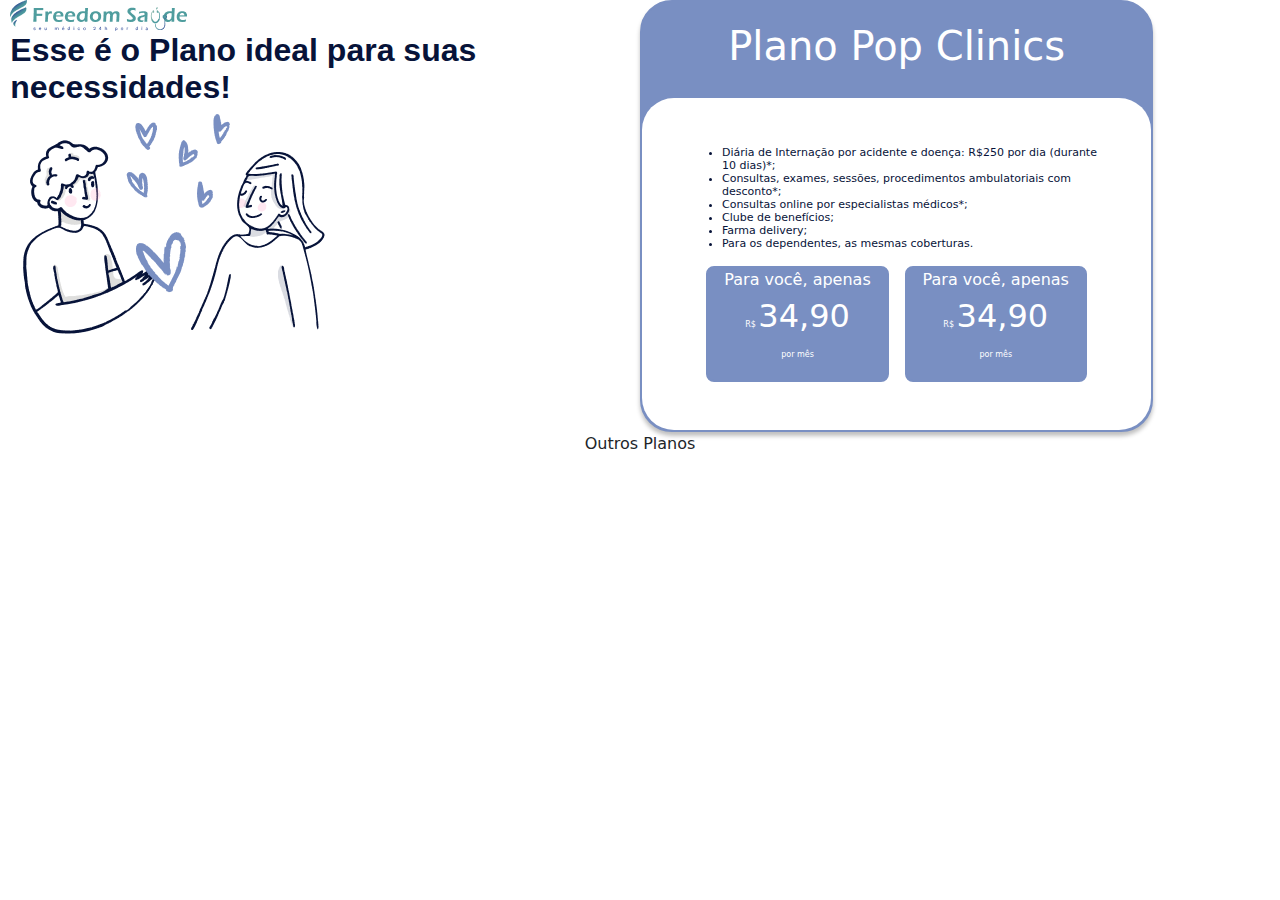
==== planos.html @ 3be6d27b "first commit" ====
<!DOCTYPE html>
<html lang="en">

<head>
    <meta charset="UTF-8">
    <meta name="viewport" content="width=device-width, initial-scale=1.0">
    <link href="https://cdn.jsdelivr.net/npm/bootstrap@5.3.0/dist/css/bootstrap.min.css" rel="stylesheet">
    <link rel="stylesheet" href="style.css">
    <link rel="preconnect" href="https://fonts.googleapis.com">
    <link rel="preconnect" href="https://fonts.gstatic.com" crossorigin>
    <link href="https://fonts.googleapis.com/css2?family=Roboto:wght@100;400;700;900&display=swap" rel="stylesheet">
    <title>Formulário Multistep</title>

</head>
<body class="resultados">
    <div class="row">
        <div class="col-6">
            <img src="/img/logo_freedomsaude.png">
            <h3> Esse é o Plano ideal para suas necessidades! </h3>
            <img src="/img/iconespessoas.png">
        </div>
        <div class="col-6">
            <div class="row">
                <div class="plano popClinics">
                    <div class="tituloPlano">
                        <h1>Plano Pop Clinics</h1>
                    </div>
                    <div class="infoPlanos">
                        <ul>
                            <li>Diária de Internação por acidente e doença: R$250 por dia (durante 10 dias)*;</li>
                            <li>Consultas, exames, sessões, procedimentos ambulatoriais com desconto*;</li>
                            <li>Consultas online por especialistas médicos*;</li>
                            <li>Clube de benefícios;</li>
                            <li>Farma delivery;</li>
                            <li>Para os dependentes, as mesmas coberturas.</li>
                        </ul>
                        <div class="row precos">
                            <div class="col-5 popClinics">
                                <p> 
                                    Para você, apenas </br>
                                    <span class="txPequeno"> 
                                        R$ 
                                    </span> 
                                    <span class="valor"> 
                                        34,90
                                    </span> </br>
                                    <span class="txPequeno"> 
                                        por mês
                                    </span>
                                </p>
                            </div>
                            <div class="col-5 popClinics">
                                Para você, apenas </br>
                                    <span class="txPequeno"> 
                                        R$ 
                                    </span> 
                                    <span class="valor"> 
                                        34,90
                                    </span> </br>
                                    <span class="txPequeno"> 
                                        por mês
                                    </span>
                                </p>
                            </div>
                        </div>
                    </div>
    
                </div>
            </div>
        </div>
    </div>
    <div class="row planos">
        Outros Planos
    </div>

</body>
</html>
---- style.css ----
*{
    box-sizing: border-box;
}

body{
    background: #071339;
}

.progress-indicator {
    list-style: none;
    padding: 0;
    display: flex;
    justify-content: center;
    margin-bottom: 30px;
}

.progress-indicator li {
    width: 10px;
    height: 10px;
    border: 1px solid #3498db;
    border-radius: 50%;
    margin: 0 10px;
    background-color: #fff;
}

.progress-indicator li.active {
    background-color: #3498db;
}

.progress-indicator li.inactive {
    background-color: #d4e6f1;
}

.step {
    display: none;
    justify-content: center;
    align-items: center;
    gap: 2rem;
}

.step.active {
    display: flex;
    flex-direction: column;
}

.prev{
    border-radius: 16px;
    border: 0.5px solid #FFF;
    background: rgba(0, 227, 255, 0.00);
}

.next{
    border-radius: 16px;
    background: rgba(0, 227, 255, 0.60);
    border: none;
}

label{
    color: #FFF;
    font-family: 'Roboto', sans-serif;
    font-size: 17px;
    font-style: normal;
    font-weight: 400;
    line-height: normal;
}

.checkboxes{
    display: flex;
    flex-direction: row;
    justify-content: center;
}

.checkboxes input[type="radio"] {
    width: 20px;
    height: 20px;
    border: 1px solid white;
    border-radius: 5px;
    background-color: #071339;
    appearance: none;
    cursor: pointer;
    padding: 5px;
}

.checkboxes input[type="radio"]:checked {
    background-image: url("https://midiaideal.digital/mountpay/wp-content/uploads/2023/11/iconecheckv2.png");
    background-repeat: no-repeat;
    background-position: center;
    background-size: 20px 20px;
    background-color: #071339;
}

.pergunta{
    color: #FFF;
    text-align: center;
    font-family: 'Roboto', sans-serif;
    font-size: 25px;
    font-style: normal;
    font-weight: 700;
    line-height: normal;
}

.nomeDigitado {
    color: #00E3FF;
    font-weight: 300;
}

.input{
    border:none;
    border-radius: 30px;
    background: rgba(255, 255, 255, 0.30);
}

.input::placeholder{
    color:#FFF;
}

.acoes{
    display: flex;
    justify-content: center;
    gap: 1rem;
}

.campos{
    display:flex;
    flex-direction: column;
    gap: 2rem;
}

/* .etapa {
    align-items: center;
    justify-content: center;
    display: flex;
    flex-direction: column;
    gap: 2rem;
} */

.resultados{
    display: grid;
    place-items: center;
    background: #FFF;
    /* justify-content: center;
    align-items: center; */
}

.resultados h3{
    color: #071339;
    font-family: 'Roboto Condensed', sans-serif;
    font-size: 2rem;
    font-style: normal;
    font-weight: 700;
    line-height: normal;
}

.plano{
    border-radius: 32px;
    background: #FBFBFB;
    box-shadow: 0px 4px 4px 0px rgba(0, 0, 0, 0.25);
    width: 80%;
    padding: 0;
    gap: 0;
}

.tituloPlano{
    height: 6rem;
    font-size: 1rem;
    color: #FFF;
    display: grid;
    place-items: center;
    border-radius: 29px;
}

ul li{
    color: #071339;
    font-size: 11px;
    font-style: normal;
    font-weight: 400;
    line-height: normal;
}

.precos{
    gap: 1rem;
    align-items: center;
    display: flex;
    justify-content: center;
}

.precos .col-5{
    border-radius: 0.5rem;
    text-align: center;
    color: #FFF;
    gap: 0;
}

.txPequeno{
    font-size: 0.5rem;
}
.valor{
    font-size: 2rem;
}


.popClinics{
    background: #798FC2; 
}

.infoPlanos{
    background: #FFF;
    padding: 3rem;
    border-radius: 32px;
}

.popClinics {
    border: 2px solid #798FC2;
}
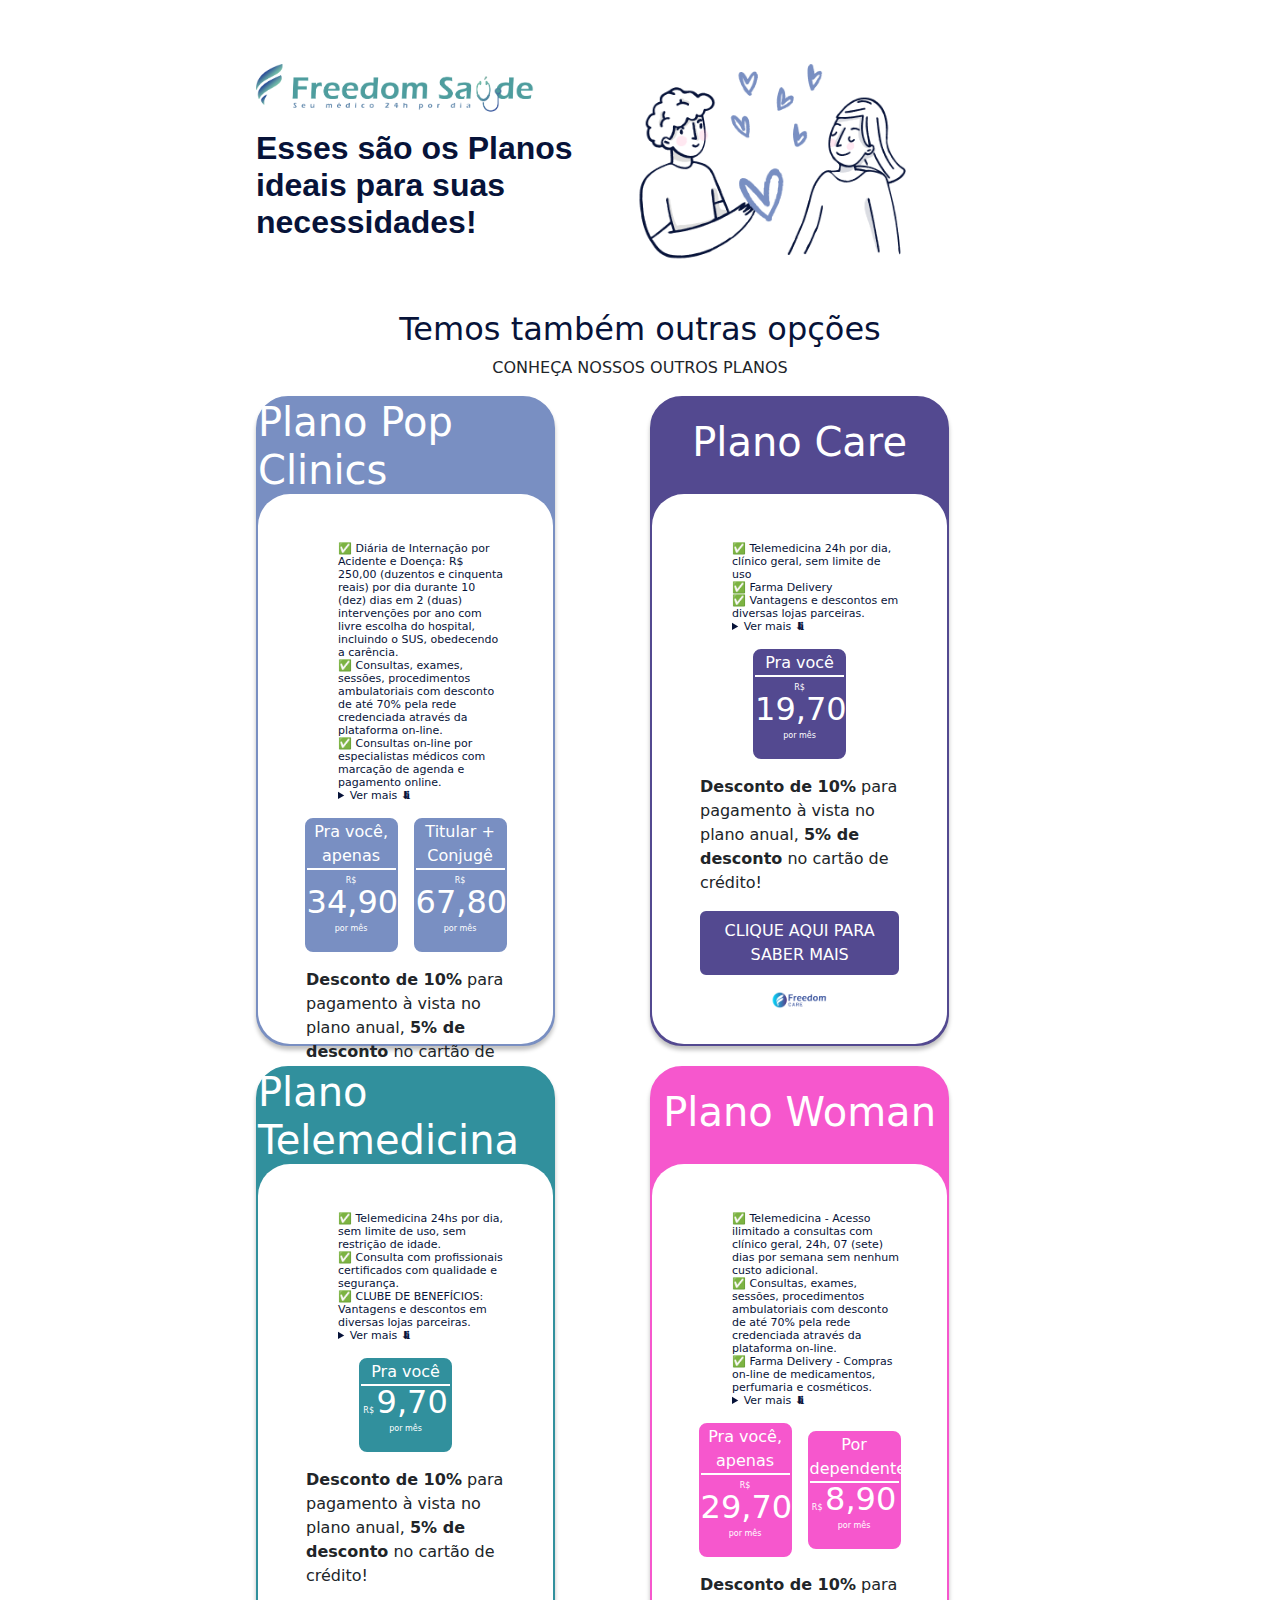
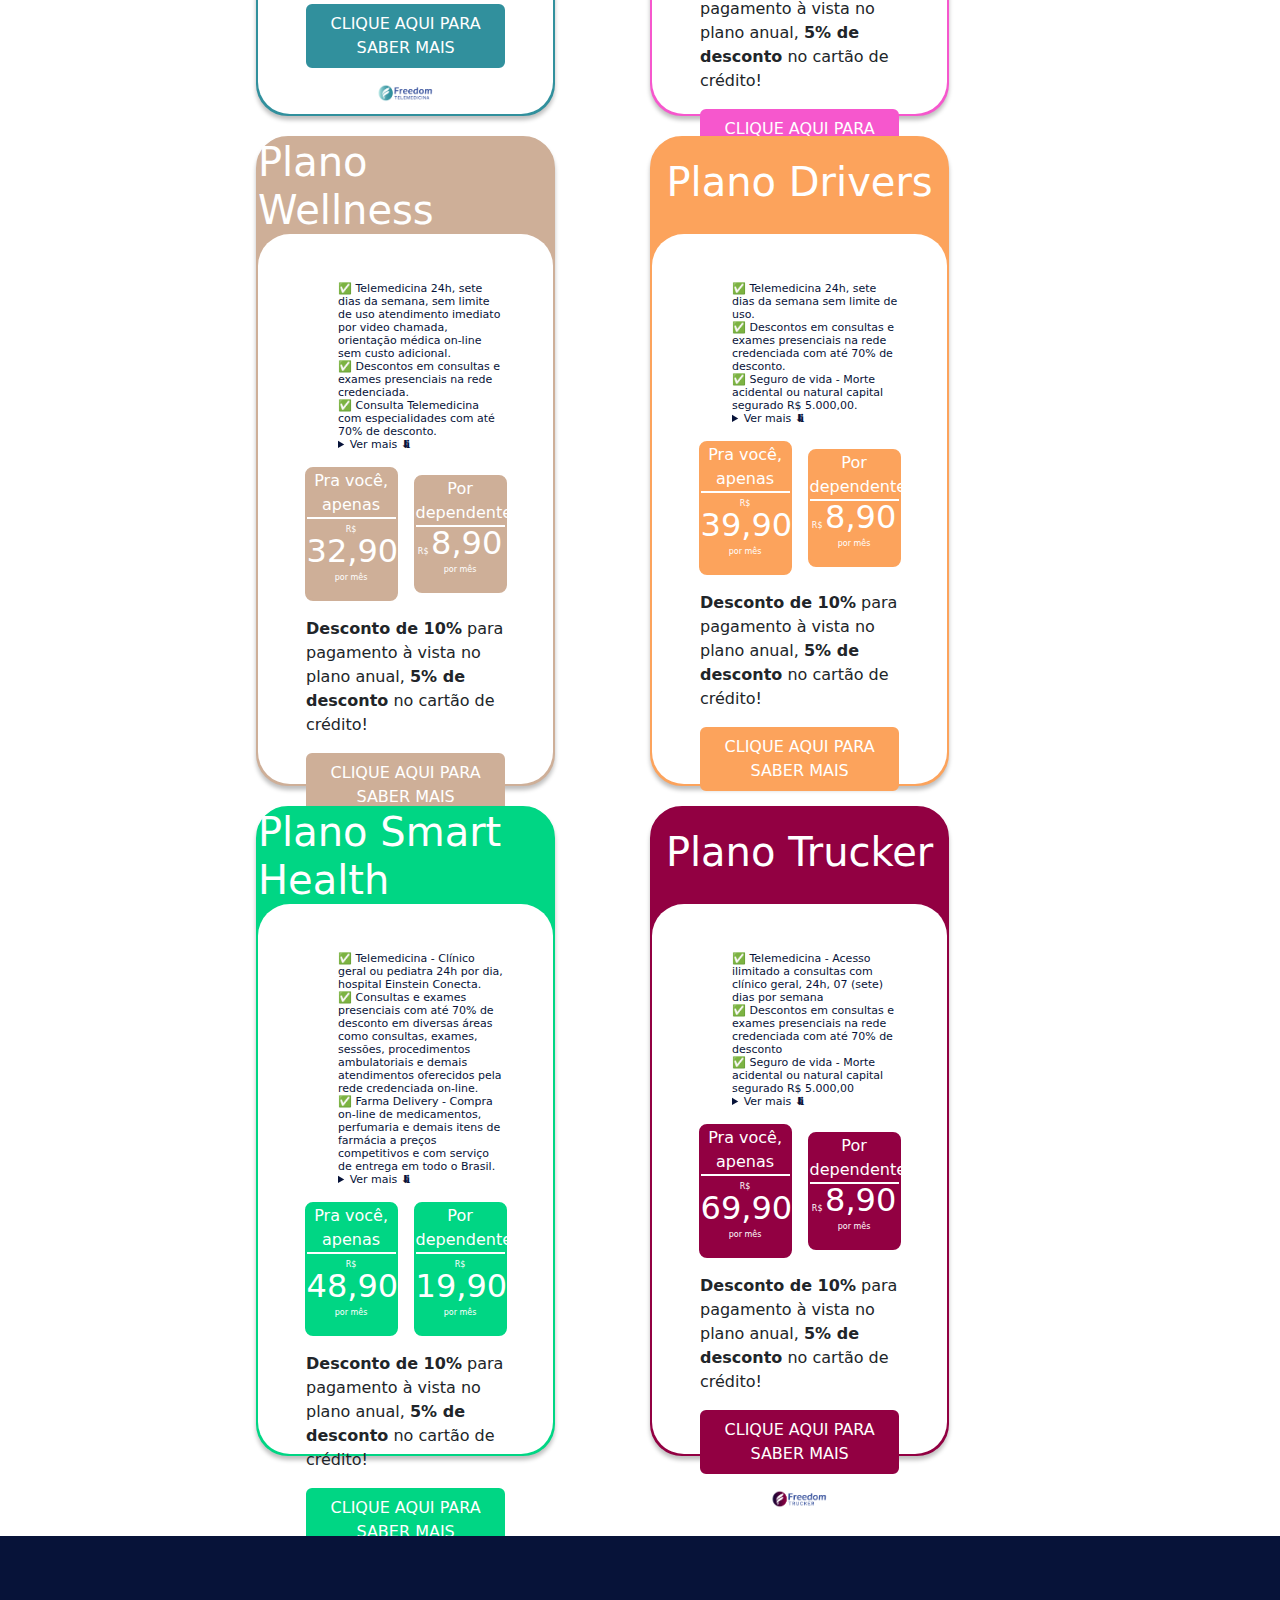
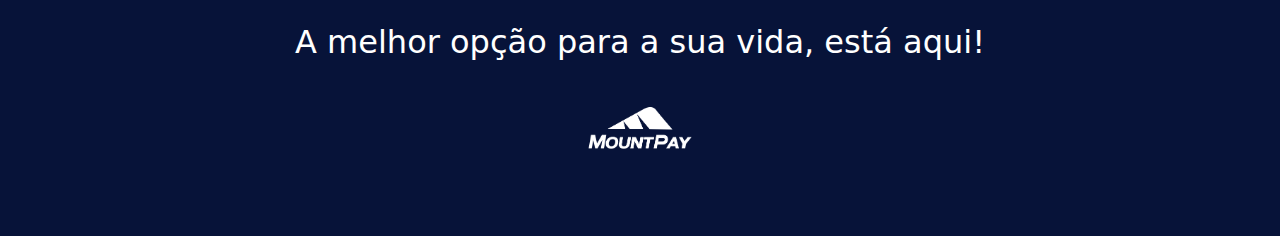
==== commit 00ac3313: "Alterações gerias" ====
--- a/planos.html
+++ b/planos.html
@@ -9,69 +9,539 @@
     <link rel="preconnect" href="https://fonts.googleapis.com">
     <link rel="preconnect" href="https://fonts.gstatic.com" crossorigin>
     <link href="https://fonts.googleapis.com/css2?family=Roboto:wght@100;400;700;900&display=swap" rel="stylesheet">
-    <title>Formulário Multistep</title>
+    <title>Formulário Planos Freedom Saúde</title>
 
 </head>
-<body class="resultados">
-    <div class="row">
-        <div class="col-6">
-            <img src="/img/logo_freedomsaude.png">
-            <h3> Esse é o Plano ideal para suas necessidades! </h3>
-            <img src="/img/iconespessoas.png">
+<body class="bodyPlanos">
+    <div class="resultados">
+        <div class="row d-flex align-items-center">
+            <div class="row d-flex align-items-center">
+                <div class="row">
+                    <div class="col-md-6">
+                        <img class="img-fluid mt-3" width="80%" src="./img/logo_freedomsaude.png">
+                        <h3 class="mt-3"> Esses são os Planos ideais para suas necessidades! </h3>
+                    </div>
+                    <div class="col-md-6">
+                        <img class="img-fluid mt-3" width="80%" src="./img/iconespessoas.png">
+                    </div>
+                </div>
+                <div>
+                    <div class="row destaque">
+                    
+                    </div>
+                </div>
+            </div>
         </div>
-        <div class="col-6">
-            <div class="row">
-                <div class="plano popClinics">
-                    <div class="tituloPlano">
-                        <h1>Plano Pop Clinics</h1>
-                    </div>
-                    <div class="infoPlanos">
-                        <ul>
-                            <li>Diária de Internação por acidente e doença: R$250 por dia (durante 10 dias)*;</li>
-                            <li>Consultas, exames, sessões, procedimentos ambulatoriais com desconto*;</li>
-                            <li>Consultas online por especialistas médicos*;</li>
-                            <li>Clube de benefícios;</li>
-                            <li>Farma delivery;</li>
-                            <li>Para os dependentes, as mesmas coberturas.</li>
-                        </ul>
-                        <div class="row precos">
-                            <div class="col-5 popClinics">
-                                <p> 
-                                    Para você, apenas </br>
-                                    <span class="txPequeno"> 
-                                        R$ 
-                                    </span> 
-                                    <span class="valor"> 
-                                        34,90
-                                    </span> </br>
-                                    <span class="txPequeno"> 
-                                        por mês
-                                    </span>
-                                </p>
-                            </div>
-                            <div class="col-5 popClinics">
-                                Para você, apenas </br>
-                                    <span class="txPequeno"> 
-                                        R$ 
-                                    </span> 
-                                    <span class="valor"> 
-                                        34,90
-                                    </span> </br>
-                                    <span class="txPequeno"> 
-                                        por mês
-                                    </span>
-                                </p>
-                            </div>
-                        </div>
-                    </div>
-    
+        <div class="row planos">
+            <div class="d-flex flex-column align-items-center justify-content-center">
+                <h6> Temos também outras opções</h6>
+                <p> CONHEÇA NOSSOS OUTROS PLANOS </p>
+                <div class="grid-planos">
+                    <div class="plano popClinics">
+                        <div class="tituloPlano">
+                            <h1>Plano Pop Clinics</h1>
+                        </div>
+                        <div class="infoPlanos">
+                            <ul>
+                                <li>✅ Diária de Internação por Acidente e Doença: R$ 250,00 (duzentos e cinquenta reais) por dia durante 10 (dez) dias em 2 (duas) intervenções por ano com livre escolha do hospital, incluindo o SUS, obedecendo a carência.</li>
+                                <li>✅ Consultas, exames, sessões, procedimentos ambulatoriais com desconto de até 70% pela rede credenciada através da plataforma on-line.</li>
+                                <li>✅ Consultas on-line por especialistas médicos com marcação de agenda e pagamento online.</li>
+                                <li>
+                                    <details>
+                                        <summary>Ver mais ⬇</summary>
+                                        <div>
+                                            <p>Coberturas do titular:</p>
+                                            <p>✅ Telemedicina - Acesso ilimitado a consultas com clínico geral, 24h, 07 (sete) dias por semana sem nenhum custo adicional.</p>
+                                            <p>✅ Clube de Benefícios: Rede de parceria com estabelecimentos físicos e on-line que oferecem descontos, ofertas especiais em áreas de cultura, entretenimento, turismo, lazer, gastronomia, entre outras.</p>
+                                            <p>✅ Farma Delivery - Compras on-line de medicamentos, perfumaria e cosméticos.</p>
+                                            <p>✅ Coberturas válidas de 16 até 65 anos.</p>
+                                            <p>Coberturas do dependente:</p>
+                                            <p>✅ Cobertura igual a do titular.</p>
+                                        </div>
+                                    </details>
+                                </li>
+                            </ul>
+                            <div class="row precos">
+                                <div class="col-5 popClinics">
+                                    <div class="fhg">
+                                        Pra você, apenas
+                                    </div>
+                                    <p class="precosText"> 
+                                        <span class="txPequeno"> 
+                                            R$ 
+                                        </span> 
+                                        <span class="valor"> 
+                                            34,90
+                                        </span> </br>
+                                        <span class="txPequeno"> 
+                                            por mês
+                                        </span>
+                                    </p>
+                                </div>
+                                <div class="col-5 popClinics">
+                                    <div class="fhg">
+                                        Titular + Conjugê
+                                    </div>
+                                    <p class="precosText"> 
+                                        <span class="txPequeno"> 
+                                            R$ 
+                                        </span> 
+                                        <span class="valor"> 
+                                            67,80
+                                        </span> </br>
+                                        <span class="txPequeno"> 
+                                            por mês
+                                        </span>
+                                    </p>
+                                </div>
+                                <p> <strong>Desconto de 10%</strong> para pagamento à vista no plano anual, <strong>5% de desconto</strong> no cartão de crédito!</p>
+                            </div>
+                            <div class="d-flex flex-column align-items-center justify-content-center">
+                                <button class="btn btn-primary aquisicao popClinics">Clique aqui para saber mais</button>
+                                <img class="img-fluid mt-3" width="30%" src="./img/FREEDOM POPCLINICS.png">
+                            </div>
+                        </div>
+                    </div>
+                    <div class="plano care">
+                        <div class="tituloPlano">
+                            <h1>Plano Care</h1>
+                        </div>
+                        <div class="infoPlanos">
+                            <ul>
+                                <li>✅ Telemedicina 24h por dia, clínico geral, sem limite de uso</li>
+                                <li>✅ Farma Delivery</li>
+                                <li>✅ Vantagens e descontos em diversas lojas parceiras.</li>
+                                <li>
+                                    <details>
+                                        <summary>Ver mais ⬇</summary>
+                                        <div>
+                                            <p>Coberturas do titular:</p>
+                                            <p>✅ Seguro por morte acidental (limitado a 69 anos)</p>
+                                            <p>✅ Assistência Funeral</p>
+                                            <p>✅ Sorteio mensal no valor de R$ 10.000,00</p>
+                                        </div>
+                                    </details>
+                                </li>
+                            </ul>                            
+                            <div class="row precos">
+                                <div class="col-5 care">
+                                    <div class="fhg">
+                                        Pra você
+                                    </div>
+                                    <p class="precosText"> 
+                                        <span class="txPequeno"> 
+                                            R$ 
+                                        </span> 
+                                        <span class="valor"> 
+                                            19,70
+                                        </span> </br>
+                                        <span class="txPequeno"> 
+                                            por mês
+                                        </span>
+                                    </p>
+                                </div>
+                                <p> <strong>Desconto de 10%</strong> para pagamento à vista no plano anual, <strong>5% de desconto</strong> no cartão de crédito!</p>
+                            </div>
+                            <div class="d-flex flex-column align-items-center justify-content-center">
+                                <button class="btn btn-primary aquisicao care">Clique aqui para saber mais</button>
+                                <img class="img-fluid mt-3" width="30%" src="./img/FREEDOM CARE.png">
+                            </div>
+                        </div>
+                        
+        
+                    </div>
+                    <div class="plano telemedicina">
+                        <div class="tituloPlano">
+                            <h1>Plano Telemedicina</h1>
+                        </div>
+                        <div class="infoPlanos">
+                            <ul>
+                                <li>✅ Telemedicina 24hs por dia, sem limite de uso, sem restrição de idade.</li>
+                                <li>✅ Consulta com profissionais certificados com qualidade e segurança.</li>
+                                <li>✅ CLUBE DE BENEFÍCIOS: Vantagens e descontos em diversas lojas parceiras.</li>
+                                <li>
+                                    <details>
+                                        <summary>Ver mais ⬇</summary>
+                                        <div>
+                                            <p>Coberturas do titular:</p>
+                                            <p>✅ Com uso de tecnologias que juntam qualidade e velocidade, os médicos conseguem tomar decisões, avaliar exames e laudos por vídeo chamada, analisar sintomas, emitir prescrições de qualquer lugar a disposição da humanidade por meio de smartphones, tablets, notebooks, computadores conectados à internet. Sem espera excessiva por atendimento.</p>
+                                        </div>
+                                    </details>
+                                </li>
+                            </ul>
+                            <div class="row precos">
+                                <div class="col-5 telemedicina">
+                                    <div class="fhg">
+                                        Pra você
+                                    </div>
+                                    <p class="precosText"> 
+                                        <span class="txPequeno"> 
+                                            R$ 
+                                        </span> 
+                                        <span class="valor"> 
+                                            9,70
+                                        </span> </br>
+                                        <span class="txPequeno"> 
+                                            por mês
+                                        </span>
+                                    </p>
+                                </div>
+                                <p> <strong>Desconto de 10%</strong> para pagamento à vista no plano anual, <strong>5% de desconto</strong> no cartão de crédito!</p>
+                            </div>
+                            <div class="d-flex flex-column align-items-center justify-content-center">
+                                <button class="btn btn-primary aquisicao telemedicina">Clique aqui para saber mais</button>
+                                <img class="img-fluid mt-3" width="30%" src="./img/FREEDOM TELEMEDICINA.png">
+                            </div>
+                        </div>
+                    </div>
+                    <div class="plano woman">
+                        <div class="tituloPlano">
+                            <h1>Plano Woman</h1>
+                        </div>
+                        <div class="infoPlanos">
+                            <ul>
+                                <li>✅ Telemedicina - Acesso ilimitado a consultas com clínico geral, 24h, 07 (sete) dias por semana sem nenhum custo adicional.</li>
+                                <li>✅ Consultas, exames, sessões, procedimentos ambulatoriais com desconto de até 70% pela rede credenciada através da plataforma on-line.</li>
+                                <li>✅ Farma Delivery - Compras on-line de medicamentos, perfumaria e cosméticos.</li>
+                                <li>
+                                    <details>
+                                        <summary>Ver mais ⬇</summary>
+                                        <div>
+                                            <p>Coberturas do titular:</p>
+                                            <p>✅ Seguro de vida - R$5.000,00.</p>
+                                            <p>✅ Assistência funeral desde documentação até translado e jazigo limitada a R$ 5.500,00.</p>
+                                            <p>✅ Assistência nutricional.</p>
+                                            <p>✅ Assistência residencial.</p>
+                                            <p>✅ Assistência ao automóvel.</p>
+                                            <p>✅ Sorteios semanais de R$5.000,00.</p>
+                                            <p>✅ Kit Natalidade.</p>
+                                            <p>✅ Coberturas válidas até 65 anos de idade.</p>
+                                            <p>✅ Clube de Benefícios: Rede de parceria com estabelecimentos físicos e on-line que oferecem descontos, ofertas especiais em áreas de cultura, entretenimento, turismo, lazer, gastronomia, entre outras.</p>
+                                            <p>Coberturas do dependente:</p>
+                                            <p>✅ Telemedicina 24hs por dia, sem limite de uso, sem restrição de idade.</p>
+                                        </div>
+                                    </details>
+                                </li>
+                            </ul>
+                            <div class="row precos">
+                                <div class="col-5 woman">
+                                    <div class="fhg">
+                                        Pra você, apenas
+                                    </div>
+                                    <p class="precosText"> 
+                                        <span class="txPequeno"> 
+                                            R$ 
+                                        </span> 
+                                        <span class="valor"> 
+                                            29,70
+                                        </span> </br>
+                                        <span class="txPequeno"> 
+                                            por mês
+                                        </span>
+                                    </p>
+                                </div>
+                                <div class="col-5 woman">
+                                    <div class="fhg">
+                                        Por dependente
+                                    </div>
+                                    <p class="precosText"> 
+                                        <span class="txPequeno"> 
+                                            R$ 
+                                        </span> 
+                                        <span class="valor"> 
+                                            8,90
+                                        </span> </br>
+                                        <span class="txPequeno"> 
+                                            por mês
+                                        </span>
+                                    </p>
+                                </div>
+                                <p> <strong>Desconto de 10%</strong> para pagamento à vista no plano anual, <strong>5% de desconto</strong> no cartão de crédito!</p>
+                            </div>
+                            <div class="d-flex flex-column align-items-center justify-content-center">
+                                <button class="btn btn-primary aquisicao woman">Clique aqui para saber mais</button>
+                                <img class="img-fluid mt-3" width="30%" src="./img/FREEDOM WOMAN.png">
+                            </div>
+                        </div>
+                    </div>
+                    <div class="plano wellness">
+                        <div class="tituloPlano">
+                            <h1>Plano Wellness</h1>
+                        </div>
+                        <div class="infoPlanos">
+                            <ul>
+                                <li>✅ Telemedicina 24h, sete dias da semana, sem limite de uso atendimento imediato por video chamada, orientação médica on-line sem custo adicional.</li>
+                                <li>✅ Descontos em consultas e exames presenciais na rede credenciada.</li>
+                                <li>✅ Consulta Telemedicina com especialidades com até 70% de desconto.</li>
+                                <li>
+                                    <details>
+                                        <summary>Ver mais ⬇</summary>
+                                        <div>
+                                            <p>Coberturas do titular:</p>
+                                            <p>✅ Seguro de vida – Em caso de morte acidental – R$5.000,00</p>
+                                            <p>✅ Despesas Médicas, Hospitalares e Odontológicas – Reembolso de despesas em caso de acidente coberto. R$5.000,00</p>
+                                            <p>✅ Assistência Funeral – Em caso de morte Acidental ou natural – R$3.300,00</p>
+                                            <p>✅ Assistência Qualidade de Vida – Diversas assistências em situações emergenciais.</p>
+                                            <p>✅ Assistência domiciliar – emergencial – Envio de profissionais, chaveiro, encanador e eletricista. Não emergencial – Faxineira / diarista.</p>
+                                            <p>✅ Assistência Nutricional – Orientação calórica e Planejamento alimentar personalizado.</p>
+                                            <p>✅ Serviços Indicativos – Reservas em restaurantes, shows, hotéis, voos, informações e compras de ingressos para cinema, teatro, festivais etc.</p>
+                                            <p>✅ Sorteios mensais – R$10.000,00 pela loteria federal</p>
+                                            <p>✅ Coberturas válidas até 65 anos de idade.</p>
+                                            <p>Coberturas do dependente:</p>
+                                            <p>✅ Telemedicina 24h, sete dias da semana, sem limite de uso atendimento imediato por video chamada, orientação médica on-line sem custo adicional.</p>
+                                        </div>
+                                    </details>
+                                </li>
+                            </ul>
+                            <div class="row precos">
+                                <div class="col-5 wellness">
+                                    <div class="fhg">
+                                        Pra você, apenas
+                                    </div>
+                                    <p class="precosText"> 
+                                        <span class="txPequeno"> 
+                                            R$ 
+                                        </span> 
+                                        <span class="valor"> 
+                                            32,90
+                                        </span> </br>
+                                        <span class="txPequeno"> 
+                                            por mês
+                                        </span>
+                                    </p>
+                                </div>
+                                <div class="col-5 wellness">
+                                    <div class="fhg">
+                                        Por dependente
+                                    </div>
+                                    <p class="precosText"> 
+                                        <span class="txPequeno"> 
+                                            R$ 
+                                        </span> 
+                                        <span class="valor"> 
+                                            8,90
+                                        </span> </br>
+                                        <span class="txPequeno"> 
+                                            por mês
+                                        </span>
+                                    </p>
+                                </div>
+                                <p> <strong>Desconto de 10%</strong> para pagamento à vista no plano anual, <strong>5% de desconto</strong> no cartão de crédito!</p>
+                            </div>
+                            <div class="d-flex flex-column align-items-center justify-content-center">
+                                <button class="btn btn-primary aquisicao wellness">Clique aqui para saber mais</button>
+                                <img class="img-fluid mt-3" width="30%" src="./img/FREEDOM WELLNESS.png">
+                            </div>
+                        </div>
+                    </div>
+                    <div class="plano drivers">
+                        <div class="tituloPlano">
+                            <h1>Plano Drivers</h1>
+                        </div>
+                        <div class="infoPlanos">
+                            <ul>
+                                <li>✅ Telemedicina 24h, sete dias da semana sem limite de uso.</li>
+                                <li>✅ Descontos em consultas e exames presenciais na rede credenciada com até 70% de desconto.</li>
+                                <li>✅ Seguro de vida - Morte acidental ou natural capital segurado R$ 5.000,00.</li>
+                                <li>
+                                    <details>
+                                        <summary>Ver mais ⬇</summary>
+                                        <div>
+                                            <p>Coberturas do titular:</p>
+                                            <p>✅ Diária de Internação por Acidente R$ 250,00 por dia durante 360 dias por ano com livre escolha de hospital, incluindo o SUS.</p>
+                                            <p>✅ Consulta Telemedicina com especialidades.</p>
+                                            <p>✅ Assistência Funeral - em caso de morte acidental ou natural - R$ 5.500,00.</p>
+                                            <p>✅ Assistência Qualidade de Vida – Diversas assistências em situações emergenciais.</p>
+                                            <p>✅ Assistência domiciliar emergencial.</p>
+                                            <p>✅ Assistência ao Veículo - Socorro mecânico local ou reboque em caso de acidente ou pane.</p>
+                                            <p>✅ Assistência Nutricional – Orientação calórica e Planejamento alimentar personalizado.</p>
+                                            <p>✅ Clube de Benefícios - Rede de parcerias selecionadas com estabelecimentos físicos e on-line que oferecem descontos e ofertas em áreas como cultura, entretenimento, turismo, lazer gastronomia, educação, cuidados pessoais, entre outras.</p>
+                                            <p>✅ Sorteio semanal, realizado pela Loteria federal R$ 5.000,00.</p>
+                                            <p>✅ Coberturas válidas até 70 anos de idade.</p>
+                                            <p>Coberturas do dependente:</p>
+                                            <p>✅ Telemedicina 24h por dia, 07 dias da semana, sem limite de uso sem restrição de idade.</p>
+                                        </div>
+                                    </details>
+                                </li>
+                            </ul>
+                            <div class="row precos">
+                                <div class="col-5 drivers">
+                                    <div class="fhg">
+                                        Pra você, apenas
+                                    </div>
+                                    <p class="precosText"> 
+                                        <span class="txPequeno"> 
+                                            R$ 
+                                        </span> 
+                                        <span class="valor"> 
+                                            39,90
+                                        </span> </br>
+                                        <span class="txPequeno"> 
+                                            por mês
+                                        </span>
+                                    </p>
+                                </div>
+                                <div class="col-5 drivers">
+                                    <div class="fhg">
+                                        Por dependente
+                                    </div>
+                                    <p class="precosText"> 
+                                        <span class="txPequeno"> 
+                                            R$ 
+                                        </span> 
+                                        <span class="valor"> 
+                                            8,90
+                                        </span> </br>
+                                        <span class="txPequeno"> 
+                                            por mês
+                                        </span>
+                                    </p>
+                                </div>
+                                <p> <strong>Desconto de 10%</strong> para pagamento à vista no plano anual, <strong>5% de desconto</strong> no cartão de crédito!</p>
+                            </div>
+                            <div class="d-flex flex-column align-items-center justify-content-center">
+                                <button class="btn btn-primary aquisicao drivers">Clique aqui para saber mais</button>
+                                <img class="img-fluid mt-3" width="30%" src="./img/FREEDOM DRIVERS.png">
+                            </div>
+                        </div>
+                    </div>
+                    <div class="plano smartHealth">
+                        <div class="tituloPlano">
+                            <h1>Plano Smart Health</h1>
+                        </div>
+                        <div class="infoPlanos">
+                            <ul>
+                                <li>✅ Telemedicina - Clínico geral ou pediatra 24h por dia, hospital Einstein Conecta.</li>
+                                <li>✅ Consultas e exames presenciais com até 70% de desconto em diversas áreas como consultas, exames, sessões, procedimentos ambulatoriais e demais atendimentos oferecidos pela rede credenciada on-line.</li>
+                                <li>✅ Farma Delivery - Compra on-line de medicamentos, perfumaria e demais itens de farmácia a preços competitivos e com serviço de entrega em todo o Brasil.</li>
+                                <li>
+                                    <details>
+                                        <summary>Ver mais ⬇</summary>
+                                        <div>
+                                            <p>Coberturas do titular:</p>
+                                            <p>✅ Clube de Benefícios: Rede de parcerias selecionadas com estabelecimentos físicos e on-line oferecem descontos e ofertas especiais aos clientes em áreas como cultura, entretenimento, turismo, lazer, gastronomia, educação, cuidados pessoais, entre outras.</p>
+                                            <p>✅ Sem limite de idade.</p>
+                                            <p>Coberturas do dependente:</p>
+                                            <p>✅ Mesma cobertura do titular.</p>
+                                        </div>
+                                    </details>
+                                </li>
+                            </ul>
+                            <div class="row precos">
+                                <div class="col-5 smartHealth">
+                                    <div class="fhg">
+                                        Pra você, apenas
+                                    </div>
+                                    <p class="precosText"> 
+                                        <span class="txPequeno"> 
+                                            R$ 
+                                        </span> 
+                                        <span class="valor"> 
+                                            48,90
+                                        </span> </br>
+                                        <span class="txPequeno"> 
+                                            por mês
+                                        </span>
+                                    </p>
+                                </div>
+                                <div class="col-5 smartHealth">
+                                    <div class="fhg">
+                                        Por dependente
+                                    </div>
+                                    <p class="precosText"> 
+                                        <span class="txPequeno"> 
+                                            R$ 
+                                        </span> 
+                                        <span class="valor"> 
+                                            19,90
+                                        </span> </br>
+                                        <span class="txPequeno"> 
+                                            por mês
+                                        </span>
+                                    </p>
+                                </div>
+                                <p> <strong>Desconto de 10%</strong> para pagamento à vista no plano anual, <strong>5% de desconto</strong> no cartão de crédito!</p>
+                            </div>
+                            <div class="d-flex flex-column align-items-center justify-content-center">
+                                <button class="btn btn-primary aquisicao smartHealth">Clique aqui para saber mais</button>
+                                <img class="img-fluid mt-3" width="30%" src="./img/FREEDOM SMARTHEALTH.png">
+                            </div>
+                        </div>
+                    </div>
+                    <div class="plano trucker">
+                        <div class="tituloPlano">
+                            <h1>Plano Trucker</h1>
+                        </div>
+                        <div class="infoPlanos">
+                            <ul>
+                                <li>✅ Telemedicina - Acesso ilimitado a consultas com clínico geral, 24h, 07 (sete) dias por semana</li>
+                                <li>✅ Descontos em consultas e exames presenciais na rede credenciada com até 70% de desconto</li>
+                                <li>✅ Seguro de vida - Morte acidental ou natural capital segurado R$ 5.000,00</li>
+                                <li>
+                                    <details>
+                                        <summary>Ver mais ⬇</summary>
+                                        <div>
+                                            <p>Coberturas do titular:</p>
+                                            <p>✅ Assistência funeral desde documentação até translado e jazigo, cobertura individual por morte acidente ou natural limitada a R$ 5.500,00</p>
+                                            <p>✅ Assistência ao caminhão: Socorro mecânico local ou reboque em caso de acidente ou pane.</p>
+                                            <p>✅ Diária de Internação por Acidente R$ 250,00 por dia durante 360 dias por ano com livre escolha de hospital, incluindo o SUS.</p>
+                                            <p>✅ Coberturas válidas até 70 anos de idade;</p>
+                                            <p>✅ Sorteio semanal no valor de R$ 5.000,00</p>
+                                            <p>Coberturas do dependente:</p>
+                                            <p>✅ Telemedicina 24h por dia sem limite de uso sem restrição de idade.</p>
+                                        </div>
+                                    </details>
+                                </li>
+                            </ul>
+                            <div class="row precos">
+                                <div class="col-5 trucker">
+                                    <div class="fhg">
+                                        Pra você, apenas
+                                    </div>
+                                    <p class="precosText"> 
+                                        <span class="txPequeno"> 
+                                            R$ 
+                                        </span> 
+                                        <span class="valor"> 
+                                            69,90
+                                        </span> </br>
+                                        <span class="txPequeno"> 
+                                            por mês
+                                        </span>
+                                    </p>
+                                </div>
+                                <div class="col-5 trucker">
+                                    <div class="fhg">
+                                        Por dependente
+                                    </div>
+                                    <p class="precosText"> 
+                                        <span class="txPequeno"> 
+                                            R$ 
+                                        </span> 
+                                        <span class="valor"> 
+                                            8,90
+                                        </span> </br>
+                                        <span class="txPequeno"> 
+                                            por mês
+                                        </span>
+                                    </p>
+                                </div>
+                                <p> <strong>Desconto de 10%</strong> para pagamento à vista no plano anual, <strong>5% de desconto</strong> no cartão de crédito!</p>
+                            </div>
+                            <div class="d-flex flex-column align-items-center justify-content-center">
+                                <button class="btn btn-primary aquisicao trucker">Clique aqui para saber mais</button>
+                                <img class="img-fluid mt-3" width="30%" src="./img/FREEDOM TRUCKER.png">
+                            </div>
+                        </div>
+                    </div>
                 </div>
             </div>
         </div>
     </div>
-    <div class="row planos">
-        Outros Planos
+    <div class="row footer">
+        <h6>A melhor opção para a sua vida, está aqui!</h6>
+        <img class="img-fluid mt-3" src="./img/MOUNTPAY branco-01.png">
     </div>
-
 </body>
+<script src="scriptPlanos.js"></script>
 </html>--- a/style.css
+++ b/style.css
@@ -4,6 +4,22 @@
 
 body{
     background: #071339;
+    overflow-x: hidden;    
+}
+
+.bodyPlanos {
+    background: #fff;
+    display: flex;
+    place-content: center;
+    padding-top: 3rem;
+    flex-direction: column;
+    align-items: center;
+}
+
+.grid-planos {
+    display: grid;
+    gap: 20px; /* Ajuste o valor conforme necessário para o espaçamento desejado */
+    grid-template-columns: repeat(auto-fill, minmax(35%, 1fr));
 }
 
 .progress-indicator {
@@ -12,11 +28,13 @@
     display: flex;
     justify-content: center;
     margin-bottom: 30px;
+    position: absolute;
+    top: 130px;
 }
 
 .progress-indicator li {
-    width: 10px;
-    height: 10px;
+    width: 20px;
+    height: 20px;
     border: 1px solid #3498db;
     border-radius: 50%;
     margin: 0 10px;
@@ -27,8 +45,54 @@
     background-color: #3498db;
 }
 
+.logoFreedom {
+    position: absolute;
+    align-items: center;
+    bottom: 10%;
+}
+
 .progress-indicator li.inactive {
     background-color: #d4e6f1;
+}
+
+.tituloForm{
+    color: #fff;
+    font-size: 1.5rem;
+    font-style: normal;
+    font-weight: 500;
+    line-height: normal;
+}
+
+.tituloForm span{
+    color: #00E3FF;
+    font-weight: 700;
+}
+
+details {
+    display: inline-block;
+    position: relative;
+}
+
+details summary::after {
+    content: ' ℹ';
+    position: absolute;
+    top: 0;
+    right: 0;
+    cursor: pointer;
+}
+
+details div {
+    display: none;
+    position: absolute;
+    background-color: #f9f9f9;
+    width: 330px;
+    padding: 10px;
+    border: 1px solid #ddd;
+    z-index: 1;
+}
+
+details:hover div {
+    display: block;
 }
 
 .step {
@@ -68,6 +132,24 @@
     display: flex;
     flex-direction: row;
     justify-content: center;
+}
+
+.mensagem {
+    padding: 0.5rem;
+    background: #ffffff;
+    color: #071339;
+    border-radius: 10px;
+    font-size: 0.8rem;
+}
+
+.mensagem i{
+    color: #e21616;
+}
+
+.mensagemErro{
+    display: flex;
+    justify-content: center;
+    margin-top: 12px;
 }
 
 .checkboxes input[type="radio"] {
@@ -82,7 +164,7 @@
 }
 
 .checkboxes input[type="radio"]:checked {
-    background-image: url("https://midiaideal.digital/mountpay/wp-content/uploads/2023/11/iconecheckv2.png");
+    background-image: url("./img/iconecheckv2.png");
     background-repeat: no-repeat;
     background-position: center;
     background-size: 20px 20px;
@@ -102,6 +184,7 @@
 .nomeDigitado {
     color: #00E3FF;
     font-weight: 300;
+    text-transform: capitalize;
 }
 
 .input{
@@ -138,6 +221,7 @@
     display: grid;
     place-items: center;
     background: #FFF;
+    width: 60%;
     /* justify-content: center;
     align-items: center; */
 }
@@ -146,6 +230,7 @@
     color: #071339;
     font-family: 'Roboto Condensed', sans-serif;
     font-size: 2rem;
+    width: 100%;
     font-style: normal;
     font-weight: 700;
     line-height: normal;
@@ -175,6 +260,8 @@
     font-style: normal;
     font-weight: 400;
     line-height: normal;
+    text-decoration: none;
+    list-style-type: none;
 }
 
 .precos{
@@ -182,6 +269,28 @@
     align-items: center;
     display: flex;
     justify-content: center;
+}
+
+h6 {
+    font-size: 2rem;
+    color: #071339;
+}
+
+.fhg{
+    border-bottom: 2px solid #FFF;
+}
+
+.precosText{
+    line-height: 1;
+}
+
+.aquisicao {
+    text-transform: uppercase;
+}
+
+.aquisicao:hover{
+    background: #4E9D9E;
+    border-color: #4E9D9E;
 }
 
 .precos .col-5{
@@ -189,6 +298,14 @@
     text-align: center;
     color: #FFF;
     gap: 0;
+    padding: 0;
+}
+
+.precos h2{
+    color: #FFF;
+    font-size: 1rem;
+    border-bottom: 2px solid #fff;
+    padding-bottom: 2px;
 }
 
 .txPequeno{
@@ -198,18 +315,182 @@
     font-size: 2rem;
 }
 
+.planos{
+    margin-top: 3rem;
+}
 
 .popClinics{
-    background: #798FC2; 
+    background: #798FC2;
+    border: 2px solid #798FC2;
 }
 
 .infoPlanos{
     background: #FFF;
     padding: 3rem;
     border-radius: 32px;
-}
-
-.popClinics {
-    border: 2px solid #798FC2;
-}
-
+    height: 550px
+}
+
+.care {
+    background: #534990;
+    border: 2px solid #534990;
+}
+
+.telemedicina{
+    background: #31909D;
+    border: 2px solid #31909D;    
+}
+
+.woman{
+    background: #F657CD;
+    border: 2px solid #F657CD;
+}
+
+.wellness{
+    background: #CEAF98;
+    border: 2px solid #CEAF98;
+}
+
+.drivers{
+    background: #FCA35C;
+    border: 2px solid #FCA35C;
+}
+
+.smartHealth{
+    background: #00D684;
+    border: 2px solid #00D684;
+}
+
+.trucker{
+    background: #920042;
+    border: 2px solid #920042;
+}
+
+.footer{
+    margin-top: 5rem;
+    background: #071339;
+    padding-top: 3rem;
+    padding-bottom: 3rem;
+    display: flex;
+    height: 300px;
+    gap: 20px;
+    flex-direction: column;
+    align-content: center;
+    align-items: center;
+    justify-content: center;
+}
+
+.footer h6{
+    color: #FFF;
+    text-align: center;
+    font-size: 2rem;
+    font-style: normal;
+    font-weight: 500;
+    line-height: normal;
+}
+
+.footer img{
+    width: 10%;
+    margin-top: 5rem;
+}
+
+@media (max-width: 767px) {
+    .grid-planos {
+        display: flex;
+        flex-direction: column;
+        align-items: center;
+        justify-content: center;
+    }
+
+    .progress-indicator{
+        position: static;
+    }
+
+    .pergunta {
+        font-size: 1rem;
+    }
+
+    .checkboxes {
+        flex-direction: column;
+        gap: 10px;
+    }
+
+    .checkboxes > div {
+        width: 100%;
+    }
+
+    .tituloInicial > div{
+        align-items: center;
+        width: 100%;
+    }
+    .tituloInicial > div > div > p{
+        font-size: 1rem;
+    }
+
+    .tituloInicial > div > div > img{
+        width: 20%;
+    }
+
+    .logoFreedom{
+        width: 50%;
+        bottom: 12px;
+    }
+
+    .progress-indicator li {
+        width: 8px;
+        height: 8px;
+    }
+    .resultados {
+        display: flex;
+        flex-direction: column;
+        width: 100%;
+    }
+
+    .resultados > div {
+        display: flex;
+        flex-direction: column;
+    }
+
+    .col-md-6 > div {
+        display: flex;
+        flex-direction: column;
+        width: 100%;
+        align-items: center;
+        justify-content: center;
+    }
+    .plano {
+        display: inline-block;
+    }
+
+    .destaque {
+        display: flex;
+        flex-direction: column;
+        align-items: center;
+        justify-content: center;
+    }
+
+    .planos > div > h6 {
+        text-align: center;
+    }
+
+    .plano .infoPlanos > div > img {
+        width: 50%;
+    }
+
+    .plano .infoPlanos > div > button {
+        font-size: 0.8rem;
+    }
+
+    .plano .infoPlanos > div > p {
+        font-size: 0.8rem;
+    }
+
+    .footer > h6 {
+        font-size: 1rem;
+    }
+
+    .footer > img {
+        width: 50%;
+    }
+
+}